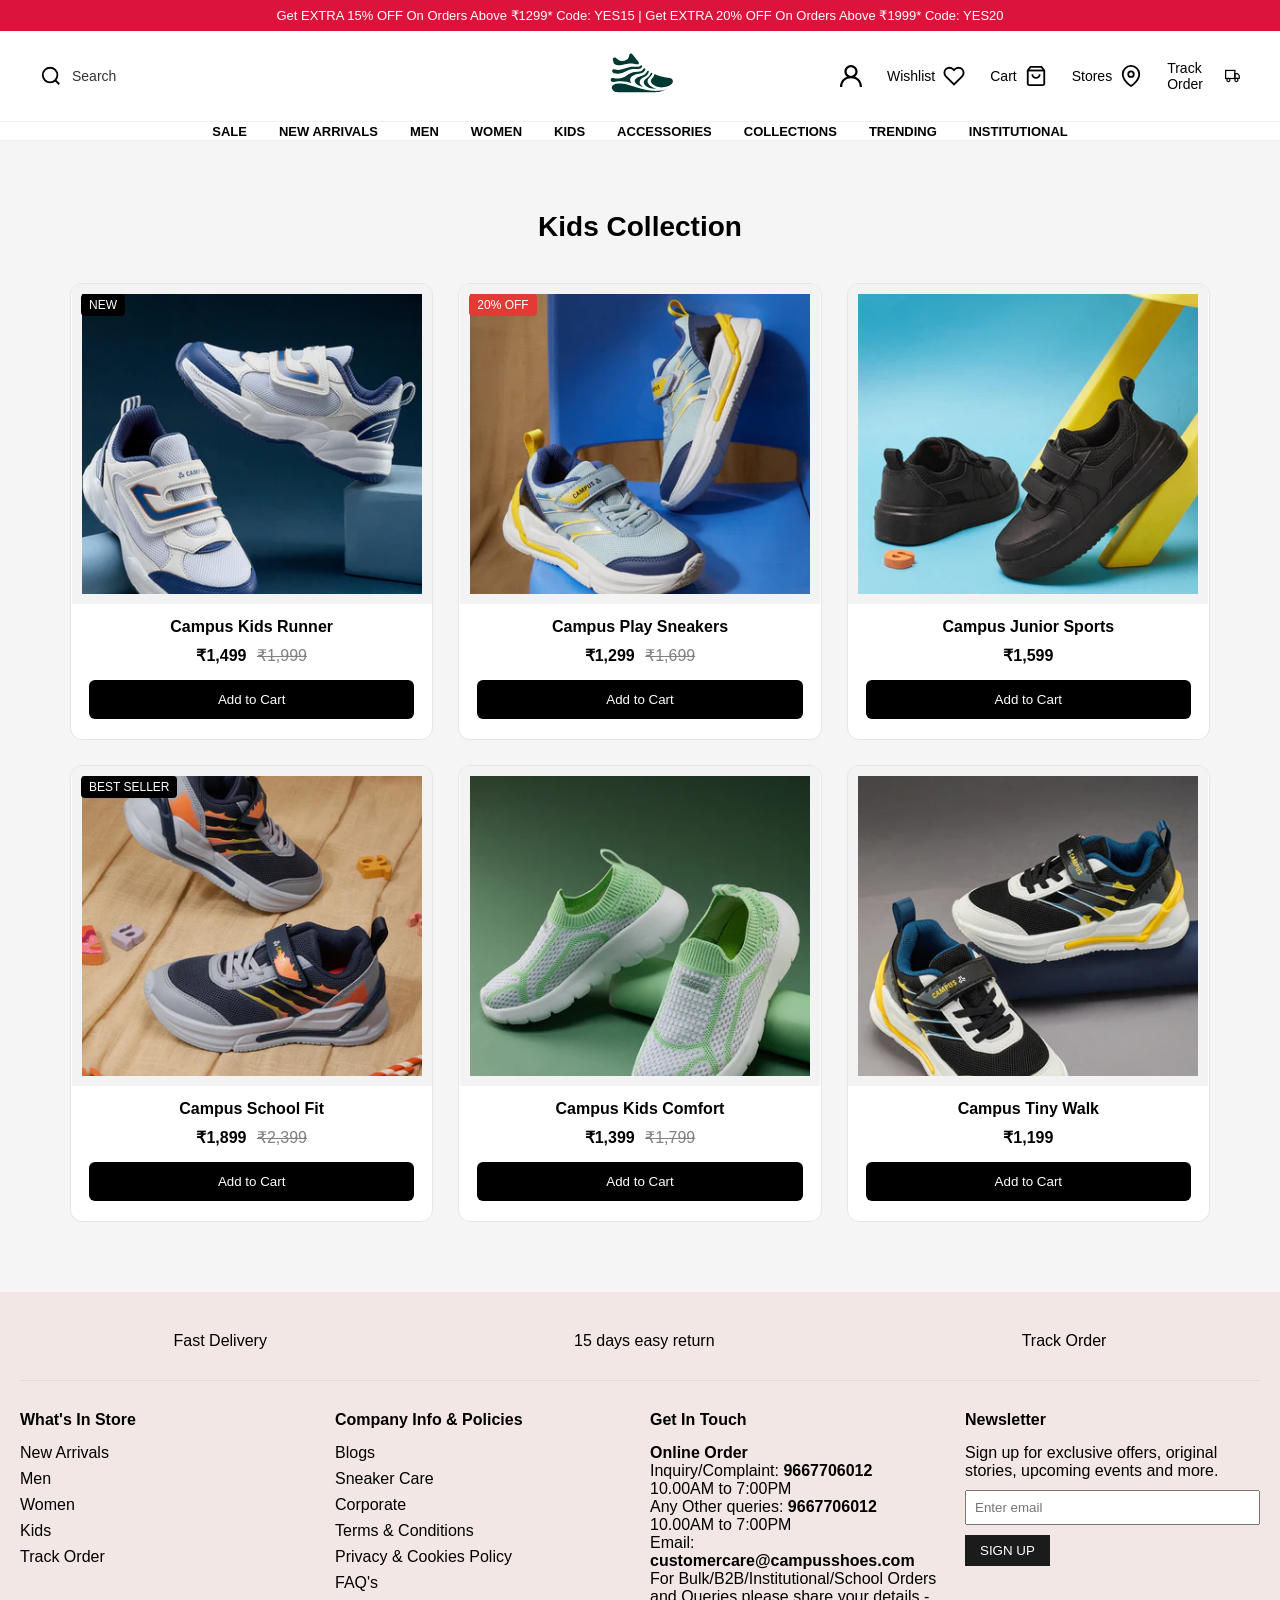
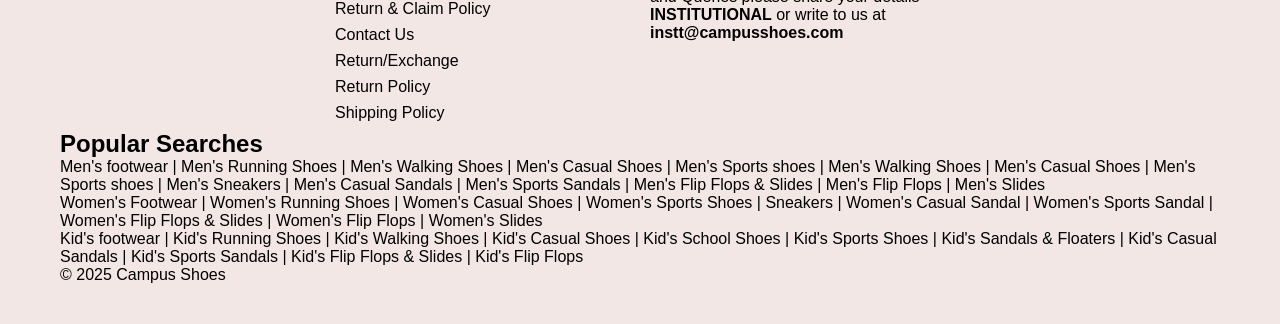
==== FRONT-END/Pages/kids.html @ 96ed8840 "code of the day" ====
<!DOCTYPE html>
<html lang="en">
<head>
<meta charset="UTF-8">
<meta name="viewport" content="width=device-width, initial-scale=1.0">
<title>Kids Shoes</title>
<link rel="stylesheet" href="../CSS/kids.css">
</head>

<body>

 <div class="top-bar">
        Get EXTRA 15% OFF On Orders Above ₹1299* Code: YES15
        <span class="divider">|</span>
        Get EXTRA 20% OFF On Orders Above ₹1999* Code: YES20
    </div>

    <header class="main-header">
        <div class="container header-content">
            
            <div class="search-container">
                <svg class="icon" viewBox="0 0 24 24">
                    <circle cx="11" cy="11" r="8"></circle>
                    <line x1="21" y1="21" x2="16.65" y2="16.65"></line>
                </svg>
                <span class="search-text">Search</span>
            </div>

            <div class="logo-container">
                <img src="../Utils/brand_logo.svg" alt="Campus Logo" class="logo-img">
            </div>

            <div class="actions-container">
                
                <div class="action-item profile-wrapper">
                   <img class="icon" src="../Utils/profile.svg" alt="">
                </div>

                <div class="action-item">
                    <span class="action-text">Wishlist</span>
                    <svg class="icon" viewBox="0 0 24 24">
                        <path d="M20.84 4.61a5.5 5.5 0 0 0-7.78 0L12 5.67l-1.06-1.06a5.5 5.5 0 0 0-7.78 7.78l1.06 1.06L12 21.23l7.78-7.78 1.06-1.06a5.5 5.5 0 0 0 0-7.78z"></path>
                    </svg>
                </div>

                <div class="action-item">
                    <span class="action-text">Cart</span>
                    <svg class="icon" viewBox="0 0 24 24">
                        <path d="M6 2L3 6v14a2 2 0 0 0 2 2h14a2 2 0 0 0 2-2V6l-3-4z"></path>
                        <line x1="3" y1="6" x2="21" y2="6"></line>
                        <path d="M16 10a4 4 0 0 1-8 0"></path>
                    </svg>
                </div>

                <div class="action-item">
                    <span class="action-text">Stores</span>
                    <svg class="icon" viewBox="0 0 24 24">
                        <path d="M21 10c0 7-9 13-9 13s-9-6-9-13a9 9 0 0 1 18 0z"></path>
                        <circle cx="12" cy="10" r="3"></circle>
                    </svg>
                </div>

                <div class="action-item">
                    <span class="action-text">Track Order</span>
                    <svg class="icon" viewBox="0 0 24 24">
                        <rect x="1" y="3" width="15" height="13"></rect>
                        <polygon points="16 8 20 8 23 11 23 16 16 16 16 8"></polygon>
                        <circle cx="5.5" cy="18.5" r="2.5"></circle>
                        <circle cx="18.5" cy="18.5" r="2.5"></circle>
                    </svg>
                </div>

            </div>
        </div>
    </header>

       <!-- navbar -->
    <nav class="nav-bar">
        <ul class="nav-list">
            <li class="nav-item"><a href="./sales.html" class="nav-link">Sale</a></li>
            <li class="nav-item"><a href="./new_arrivals.html" class="nav-link">New Arrivals</a></li>
            <li class="nav-item"><a href="./men.html" class="nav-link">Men</a></li>
            <li class="nav-item"><a href="./women.html" class="nav-link">Women</a></li>
            <li class="nav-item"><a href="./kids.html" class="nav-link">Kids</a></li>
            <li class="nav-item"><a href="" class="nav-link">Accessories</a></li>
            <li class="nav-item"><a href="#" class="nav-link">Collections</a></li>
            <li class="nav-item"><a href="#" class="nav-link">Trending</a></li>
            <li class="nav-item"><a href="#" class="nav-link">Institutional</a></li>
        </ul>
    </nav>

<!-- KIDS PRODUCTS -->
<section class="products">
  <h2>Kids Collection</h2>

  <div class="product-grid">

    <div class="card">
      <span class="badge">NEW</span>
      <img src="../Utils/kids_shoes/img1.webp">
      <h3>Campus Kids Runner</h3>
      <p><span class="new">₹1,499</span> <span class="old">₹1,999</span></p>
      <button>Add to Cart</button>
    </div>

    <div class="card">
      <span class="badge sale">20% OFF</span>
      <img src="../Utils/kids_shoes/img2.webp">
      <h3>Campus Play Sneakers</h3>
      <p><span class="new">₹1,299</span> <span class="old">₹1,699</span></p>
      <button>Add to Cart</button>
    </div>

    <div class="card">
      <img src="../Utils/kids_shoes/img3.webp">
      <h3>Campus Junior Sports</h3>
      <p><span class="new">₹1,599</span></p>
      <button>Add to Cart</button>
    </div>

    <div class="card">
      <span class="badge">BEST SELLER</span>
      <img src="../Utils/kids_shoes/img4.webp">
      <h3>Campus School Fit</h3>
      <p><span class="new">₹1,899</span> <span class="old">₹2,399</span></p>
      <button>Add to Cart</button>
    </div>

    <div class="card">
      <img src="../Utils/kids_shoes/img5.webp">
      <h3>Campus Kids Comfort</h3>
      <p><span class="new">₹1,399</span> <span class="old">₹1,799</span></p>
      <button>Add to Cart</button>
    </div>

    <div class="card">
      <img src="../Utils/kids_shoes/img6.webp">
      <h3>Campus Tiny Walk</h3>
      <p><span class="new">₹1,199</span></p>
      <button>Add to Cart</button>
    </div>

  </div>
</section>

   <!-- footer -->
    <footer>
      <div class="footer-top">
    <div class="service">
      <i class="fas fa-truck"></i>
      <p>Fast Delivery</p>
    </div>
    <div class="service">
      <i class="fas fa-tag"></i>
      <p>15 days easy return</p>
    </div>
    <div class="service">
      <i class="fas fa-map-marker-alt"></i>
      <p>Track Order</p>
    </div>
  </div>

  <div class="footer-main">
    <div class="footer-column">
      <h4>What's In Store</h4>
      <ul>
        <li>New Arrivals</li>
        <li>Men</li>
        <li>Women</li>
        <li>Kids</li>
        <li>Track Order</li>
      </ul>
    </div>

    <div class="footer-column">
      <h4>Company Info & Policies</h4>
      <ul>
        <li>Blogs</li>
        <li>Sneaker Care</li>
        <li>Corporate</li>
        <li>Terms & Conditions</li>
        <li>Privacy & Cookies Policy</li>
        <li>FAQ's</li>
        <li>Return & Claim Policy</li>
        <li>Contact Us</li>
        <li>Return/Exchange</li>
        <li>Return Policy</li>
        <li>Shipping Policy</li>
      </ul>
    </div>

    <div class="footer-column">
      <h4>Get In Touch</h4>
      <p><strong>Online Order</strong></p>
      <p>Inquiry/Complaint: <strong>9667706012</strong><br>10.00AM to 7:00PM</p>
      <p>Any Other queries: <strong>9667706012</strong><br>10.00AM to 7:00PM</p>
      <p>Email: <strong>customercare@campusshoes.com</strong></p>
      <p>For Bulk/B2B/Institutional/School Orders and Queries please share your details - <strong>INSTITUTIONAL</strong> or write to us at <strong>instt@campusshoes.com</strong></p>
    </div>

    <div class="footer-column">
      <h4>Newsletter</h4>
      <p>Sign up for exclusive offers, original stories, upcoming events and more.</p>
      <input type="email" placeholder="Enter email">
      <button>SIGN UP</button>
      <div class="social-icons">
        <i class="fab fa-facebook-f"></i>
        <i class="fab fa-youtube"></i>
        <i class="fab fa-instagram"></i>
        <i class="fab fa-x-twitter"></i>
      </div>
    </div>
  </div>
       <div class="container">
            <div class="categories-interlin-section">
                <h2 class="Popular">Popular Searches</h2>
                <div class="men-links" style="display:block;">
                    <a href="" > Men's footwear |</a>
                    <a href="#">Men's Running Shoes |</a>
                    <a href="#">Men's Walking Shoes |</a>
                    <a href="#">Men's Casual Shoes |</a>
                    <a href="#"> Men's Sports shoes |</a>
                    <a href="#">Men's Walking Shoes |</a>
                    <a href="#">Men's Casual Shoes |</a>
                    <a href="#">Men's Sports shoes |</a>
                    <a href="#">Men's Sneakers |</a>
                    <a href="#"> Men's Casual Sandals |</a>
                    <a href="#"> Men's Sports Sandals |</a>
                    <a href="#"> Men's Flip Flops & Slides |</a>
                    <a href="#">Men's Flip Flops |</a>
                    <a href="#">Men's Slides</a>
                   </div>
                   <div class="women-links" style="display:block;">
                    <a href="#">Women's Footwear |</a>
                    <a href="#">Women's Running Shoes |</a>
                    <a href="#">Women's Casual Shoes |</a>
                    <a href="#">Women's Sports Shoes |</a>
                    <a href="#">Sneakers |</a>
                    <a href="#">Women's Casual Sandal |</a>
                    <a href="#">Women's Sports Sandal |</a>
                    <a href="#">Women's Flip Flops & Slides |</a>
                    <a href="#">Women's Flip Flops |</a>
                    <a href="#">Women's Slides</a>
                   </div>
                   <div class="kids-links" style="display:block;">
                    <a href="#"> Kid's footwear  |</a>
                    <a href="#">Kid's Running Shoes |</a>
                    <a href="#">Kid's Walking Shoes |</a>
                    <a href="#">Kid's Casual Shoes |</a>
                    <a href="#">Kid's School Shoes |</a>
                    <a href="#">Kid's Sports Shoes |</a>
                    <a href="#">Kid's Sandals & Floaters |</a>
                    <a href="#">Kid's Casual Sandals |</a>
                    <a href="#">Kid's Sports Sandals |</a>
                    <a href="#">Kid's Flip Flops & Slides |</a>
                    <a href="#"> Kid's Flip Flops</a>
                </div>
            </div>
        </div>
        <div class="container">

            <div class="last_row">
                <div class="section-footer_row_col">
                    <div class="copyright">
                        <span class="copy">© 2025 
                            <a href="#">Campus Shoes</a>
                        </span>
                    </div>
                </div>

            </div>
      </div>
</footer>


</body>
</html>
---- FRONT-END/CSS/kids.css ----
* {
  margin: 0;
  padding: 0;
  box-sizing: border-box;
}

body {
  font-family: -apple-system, BlinkMacSystemFont, "Segoe UI", Roboto, Helvetica,
    Arial, sans-serif;
  background-color: #ffffff;
  overflow-x: hidden;
}

.container {
  width: 100%;
  padding: 0 40px;
  max-width: 1400px;
  margin: 0 auto;
}

a {
  text-decoration: none;
  color: inherit;
}

/* ================= TOP BAR ================= */

.top-bar {
  background-color: #dc143c;
  color: white;
  font-size: 13px;
  text-align: center;
  padding: 8px 0;
  font-weight: 500;
}

/* ================= HEADER ================= */

.main-header {
  background: white;
  padding: 15px 0;
  border-bottom: 1px solid #f0f0f0;
}

.header-content {
  display: flex;
  justify-content: space-between;
  align-items: center;
  height: 60px;
}

.search-container {
  display: flex;
  align-items: center;
  gap: 10px;
  flex: 1;
  cursor: pointer;
}

.search-text {
  font-size: 14px;
  color: #333;
}

.logo-container {
  flex: 1;
  display: flex;
  justify-content: center;
}

.logo-img {
  max-height: 100px;
  object-fit: contain;
}

.actions-container {
  display: flex;
  justify-content: flex-end;
  gap: 25px;
  flex: 1;
}

.action-item {
  display: flex;
  align-items: center;
  gap: 8px;
  font-size: 14px;
  cursor: pointer;
}

.action-item:hover {
  color: #dc143c;
}

.icon {
  width: 22px;
  height: 22px;
  fill: none;
  stroke: currentColor;
  stroke-width: 2;
}

/* ================= NAVBAR ================= */

.nav-bar {
  background: white;
  border-bottom: 1px solid #eeeeee;
}

.nav-list {
  display: flex;
  justify-content: center;
  list-style: none;
}

.nav-item {
  margin: 0 16px;
}

.nav-link {
  padding: 18px 0;
  font-size: 13px;
  font-weight: 600;
  text-transform: uppercase;
}

.nav-link:hover {
  color: #dc143c;
}


.products{
  padding:70px;
  background:#f5f5f5;
}

.products h2{
  text-align:center;
  margin-bottom:40px;
  font-size:28px;
}

.product-grid{
  display:grid;
  grid-template-columns:repeat(3,1fr);
  gap:25px;
}

.card{
  text-align:center;
  border:1px solid #e5e5e5;
  background:#fff;
  border-radius:12px;
  overflow:hidden;
  position:relative;
}

.card img{
  width:360px;
  height:320px;
  object-fit:cover;
  background:#f3f3f3;
  padding:10px;
}

.card h3{
  margin:10px;
  font-size:16px;
}

.new{
  font-weight:bold;
}

.old{
  text-decoration:line-through;
  color:gray;
  margin-left:6px;
}

.card button{
  background:black;
  color:white;
  padding:12px;
  width:90%;
  margin:15px auto 20px;
  border:none;
  border-radius:6px;
  cursor:pointer;
}

.card button:hover{
  background:#e53935;
}

.badge{
  position:absolute;
  top:10px;
  left:10px;
  background:black;
  color:white;
  padding:4px 8px;
  font-size:12px;
  border-radius:4px;
}

.badge.sale{
  background:#e53935;
}

/* ================= FOOTER ================= */

footer {
  background-color: #f3e7e5;
  padding: 40px 20px;
}

.footer-top {
  display: flex;
  justify-content: space-around;
  text-align: center;
  padding-bottom: 30px;
  border-bottom: 1px solid #ddd;
}

.footer-main {
  display: flex;
  justify-content: space-between;
  padding-top: 30px;
  flex-wrap: wrap;
  gap: 20px;
}

.footer-column {
  flex: 1;
  min-width: 220px;
}

.footer-column h4 {
  margin-bottom: 15px;
}

.footer-column ul {
  list-style: none;
}

.footer-column ul li {
  margin-bottom: 8px;
}

.footer-column input {
  width: 100%;
  padding: 8px;
  margin: 10px 0;
}

.footer-column button {
  padding: 8px 15px;
  background: #1b1b1b;
  color: #fff;
  border: none;
}
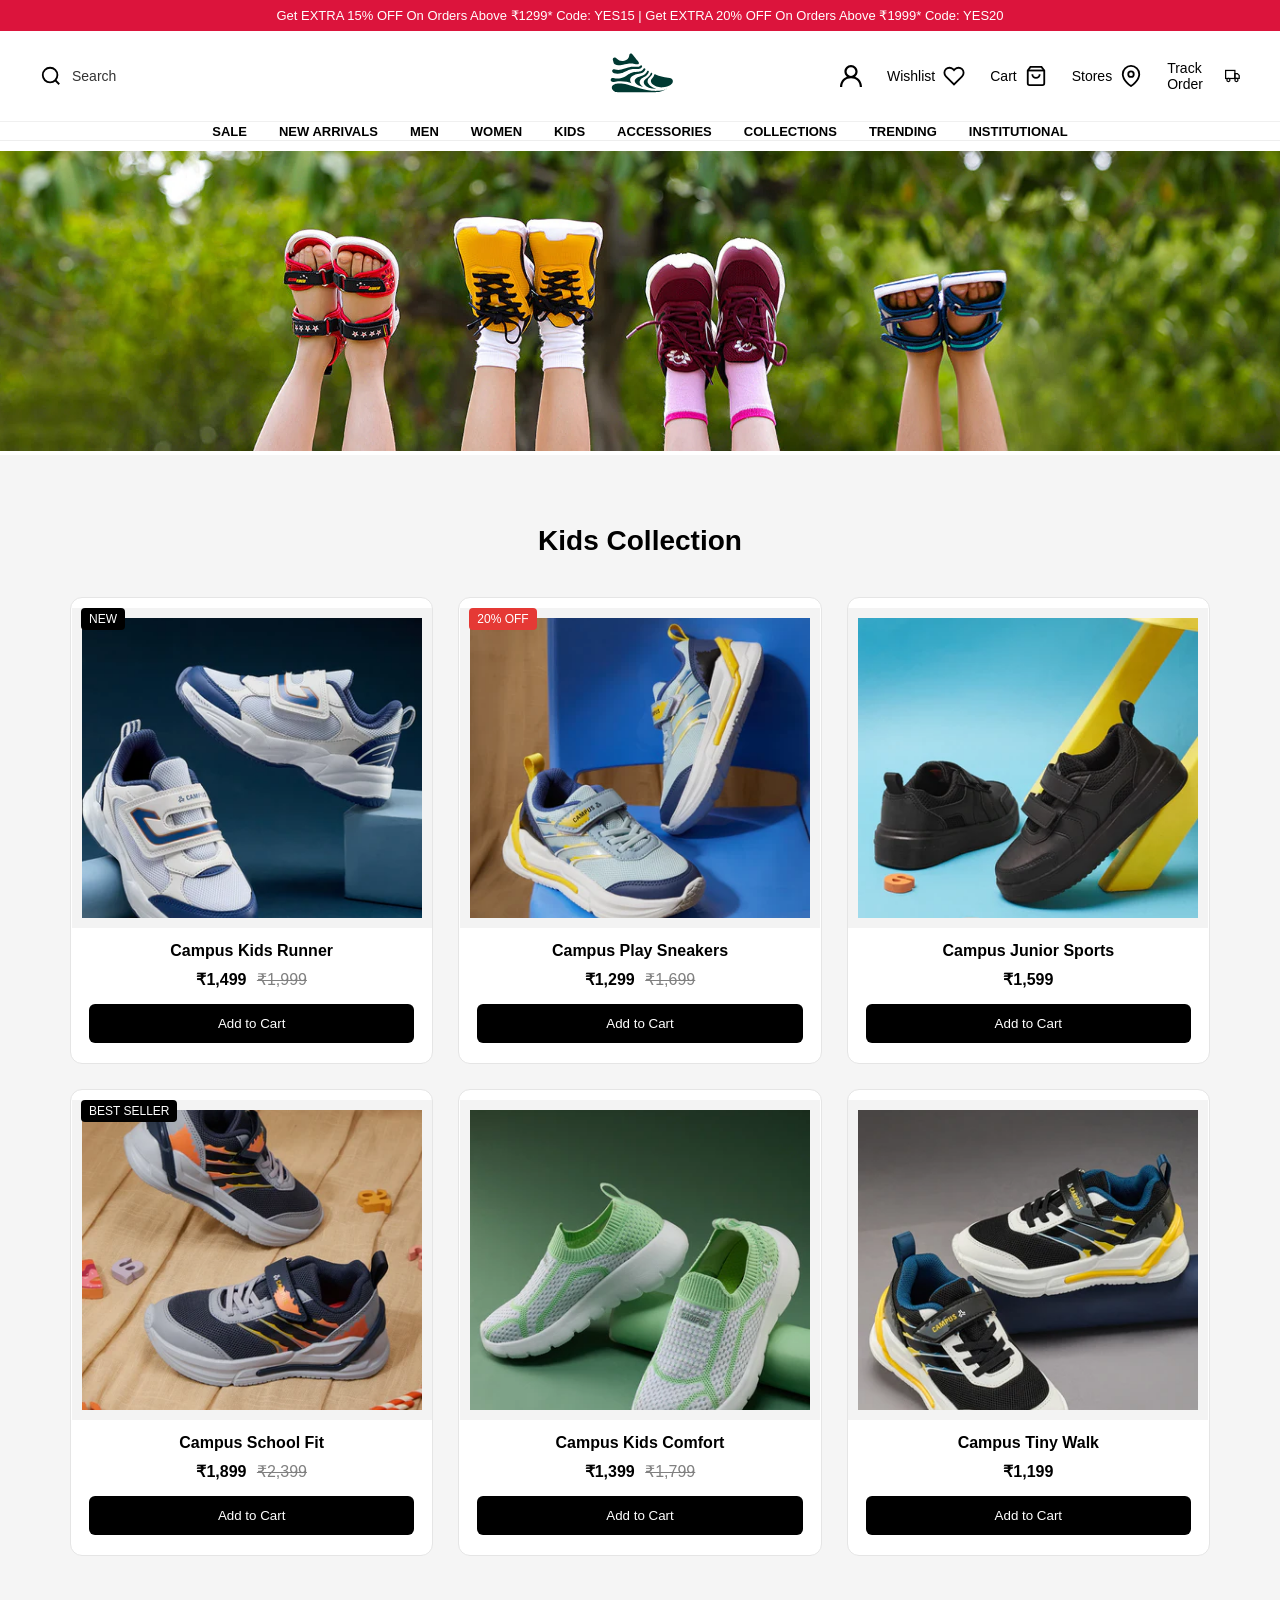
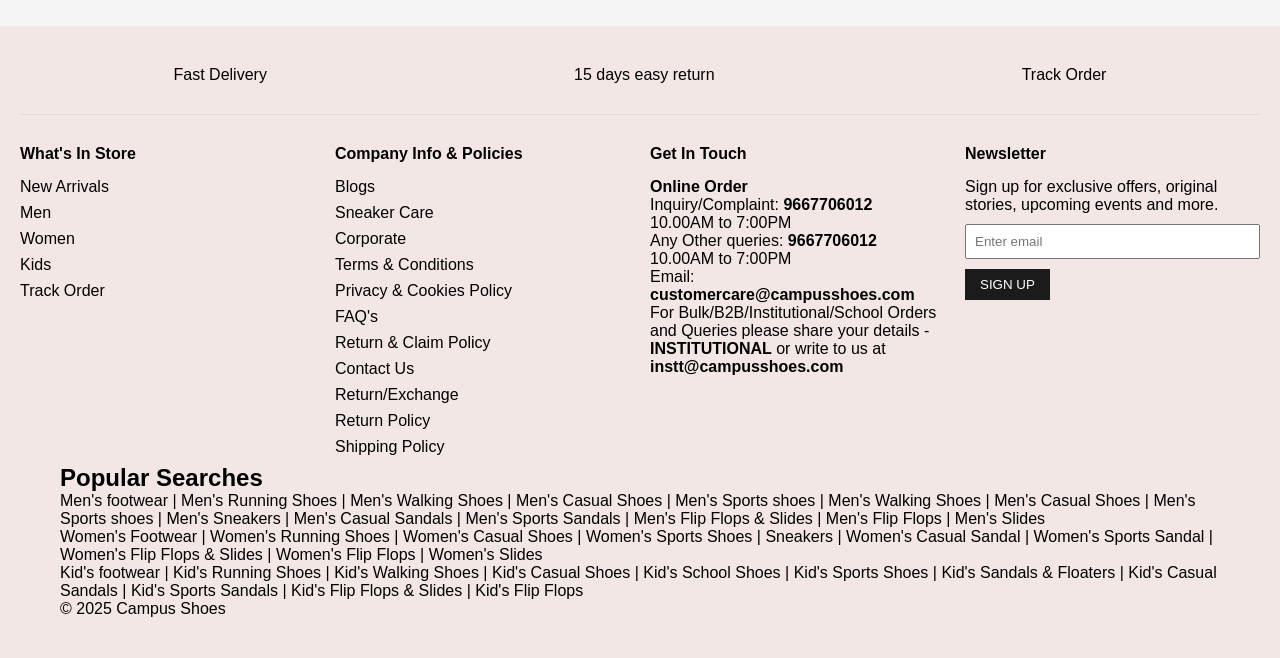
==== commit a65dd50a: "project day" ====
--- a/FRONT-END/Pages/kids.html
+++ b/FRONT-END/Pages/kids.html
@@ -82,12 +82,18 @@
             <li class="nav-item"><a href="./men.html" class="nav-link">Men</a></li>
             <li class="nav-item"><a href="./women.html" class="nav-link">Women</a></li>
             <li class="nav-item"><a href="./kids.html" class="nav-link">Kids</a></li>
-            <li class="nav-item"><a href="" class="nav-link">Accessories</a></li>
+            <li class="nav-item"><a href="./accessorie.html" class="nav-link">Accessories</a></li>
             <li class="nav-item"><a href="#" class="nav-link">Collections</a></li>
             <li class="nav-item"><a href="#" class="nav-link">Trending</a></li>
             <li class="nav-item"><a href="#" class="nav-link">Institutional</a></li>
         </ul>
     </nav>
+
+    <!-- BANNER IMAGE -->
+<section>
+  <img src="../Utils/kids_shoes/banner_img.webp" 
+       ">
+</section>
 
 <!-- KIDS PRODUCTS -->
 <section class="products">
--- a/FRONT-END/CSS/kids.css
+++ b/FRONT-END/CSS/kids.css
@@ -126,6 +126,14 @@
 
 .nav-link:hover {
   color: #dc143c;
+}
+
+/* BANNER IMAGE */
+section img{
+  margin-top: 10px;  
+  width:100%;
+  height:300px;
+  object-fit:cover;
 }
 
 
